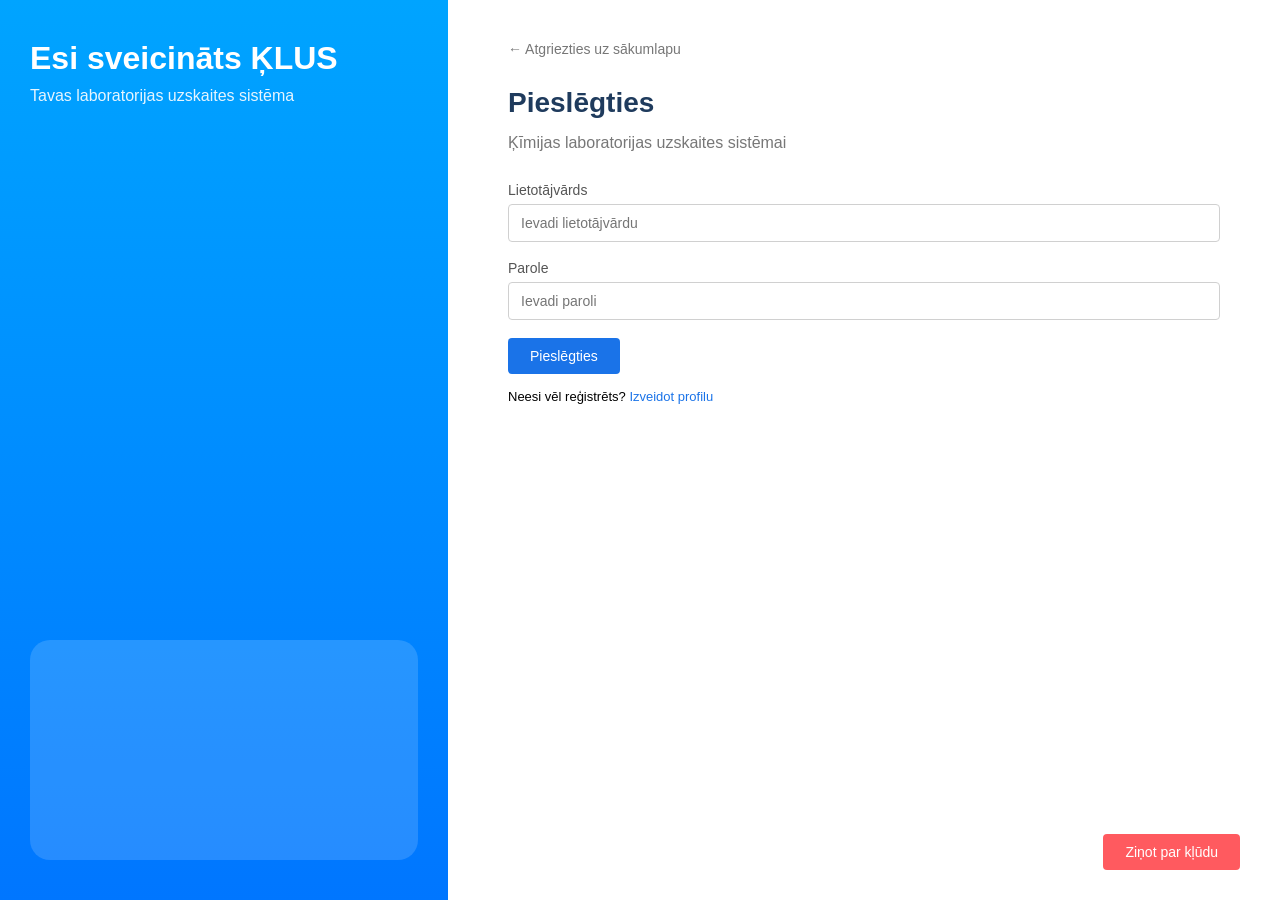
==== login.html @ 39c14c5e "added code" ====
<!DOCTYPE html>
<html lang="lv">
<head>
  <meta charset="UTF-8">
  <title>ĶLUS – Pieslēgties</title>
  <link rel="stylesheet" href="style.css">
</head>
<body>
  <div class="page-wrapper">
   
    <div class="sidebar">
      <div>
        <h1>Esi sveicināts ĶLUS</h1>
        <p>Tavas laboratorijas uzskaites sistēma</p>
      </div>
      <div class="sidebar-illustration"></div>
    </div>

    
    <div class="main-content">
      
      <a href="index.html" class="back-link">&larr; Atgriezties uz sākumlapu</a>

      <h2>Pieslēgties</h2>
      <p class="subtitle">Ķīmijas laboratorijas uzskaites sistēmai</p>

     
      <div class="form-group">
        <label for="username">Lietotājvārds</label>
        <input type="text" id="username" placeholder="Ievadi lietotājvārdu">
      </div>

      <div class="form-group">
        <label for="password">Parole</label>
        <input type="password" id="password" placeholder="Ievadi paroli">
      </div>

      <a href="#" class="btn-primary">Pieslēgties</a>

      <div class="form-footer">
        Neesi vēl reģistrēts? <a href="#">Izveidot profilu</a>
      </div>

      <a href="#" class="btn-danger">Ziņot par kļūdu</a>
    </div>
  </div>
</body>
</html>
---- style.css ----
* {
  box-sizing: border-box;
  margin: 0;
  padding: 0;
  font-family: Arial, Helvetica, sans-serif;
}

body {
  background: #f5f7fb;
}

.page-wrapper {
  width: 100%;
  min-height: 100vh;
  display: flex;
}

/* Kreisā zilā josla */
.sidebar {
  width: 35%;
  background: linear-gradient(180deg, #00a4ff, #0076ff);
  color: white;
  padding: 40px 30px;
  display: flex;
  flex-direction: column;
  justify-content: space-between;
}

.sidebar h1 {
  font-size: 32px;
  margin-bottom: 10px;
}

.sidebar p {
  font-size: 16px;
  opacity: 0.9;
}

/* Te var ielikt attēlu, pagaidām – vienkāršs aplis */
.sidebar-illustration {
  width: 100%;
  height: 220px;
  border-radius: 20px;
  background: rgba(255, 255, 255, 0.15);
}

/* Labā balta daļa */
.main-content {
  width: 65%;
  background: #ffffff;
  padding: 40px 60px;
  position: relative;
}

/* Augšējā atpakaļpoga/saite */
.back-link {
  font-size: 14px;
  color: #777;
  margin-bottom: 30px;
  display: inline-block;
  text-decoration: none;
}

.back-link:hover {
  text-decoration: underline;
}

/* Galvenes teksts */
.main-content h2 {
  font-size: 28px;
  color: #1f3b5d;
  margin-bottom: 15px;
}

.main-content p.subtitle {
  color: #777;
  margin-bottom: 30px;
}

/* Pogas */
.btn-row {
  display: flex;
  gap: 15px;
  margin-top: 10px;
}

.btn-primary,
.btn-outline,
.btn-danger {
  padding: 10px 22px;
  border-radius: 4px;
  border: none;
  cursor: pointer;
  font-size: 14px;
  text-decoration: none;
  display: inline-block;
}

.btn-primary {
  background: #1a73e8;
  color: white;
}

.btn-primary:hover {
  opacity: 0.9;
}

.btn-outline {
  background: transparent;
  color: #1a73e8;
  border: 1px solid #1a73e8;
}

.btn-outline:hover {
  background: #e8f1ff;
}

.btn-danger {
  background: #ff5a5f;
  color: white;
  position: absolute;
  right: 40px;
  bottom: 30px;
}

/* Formu ievades lauki */
.form-group {
  margin-bottom: 18px;
}

.form-group label {
  display: block;
  font-size: 14px;
  margin-bottom: 6px;
  color: #555;
}

.form-group input {
  width: 100%;
  padding: 10px 12px;
  border-radius: 4px;
  border: 1px solid #d0d0d0;
  font-size: 14px;
}

/* Saite zem formas */
.form-footer {
  margin-top: 15px;
  font-size: 13px;
}

.form-footer a {
  color: #1a73e8;
  text-decoration: none;
}

.form-footer a:hover {
  text-decoration: underline;
}

/* Meklēšanas rinda un filtru pogas */
.search-row {
  display: flex;
  align-items: center;
  gap: 15px;
  margin: 20px 0;
}

.search-row input {
  flex: 1;
  padding: 10px 12px;
  border-radius: 20px;
  border: 1px solid #d0d0d0;
}

/* Tabula 3. formai */
.table-wrapper {
  margin-top: 10px;
}

table {
  width: 100%;
  border-collapse: collapse;
  font-size: 13px;
}

th, td {
  padding: 10px 8px;
  border-bottom: 1px solid #e5e5e5;
  text-align: left;
}

th {
  font-weight: bold;
  color: #666;
}

tr:nth-child(even) {
  background: #fafafa;
}
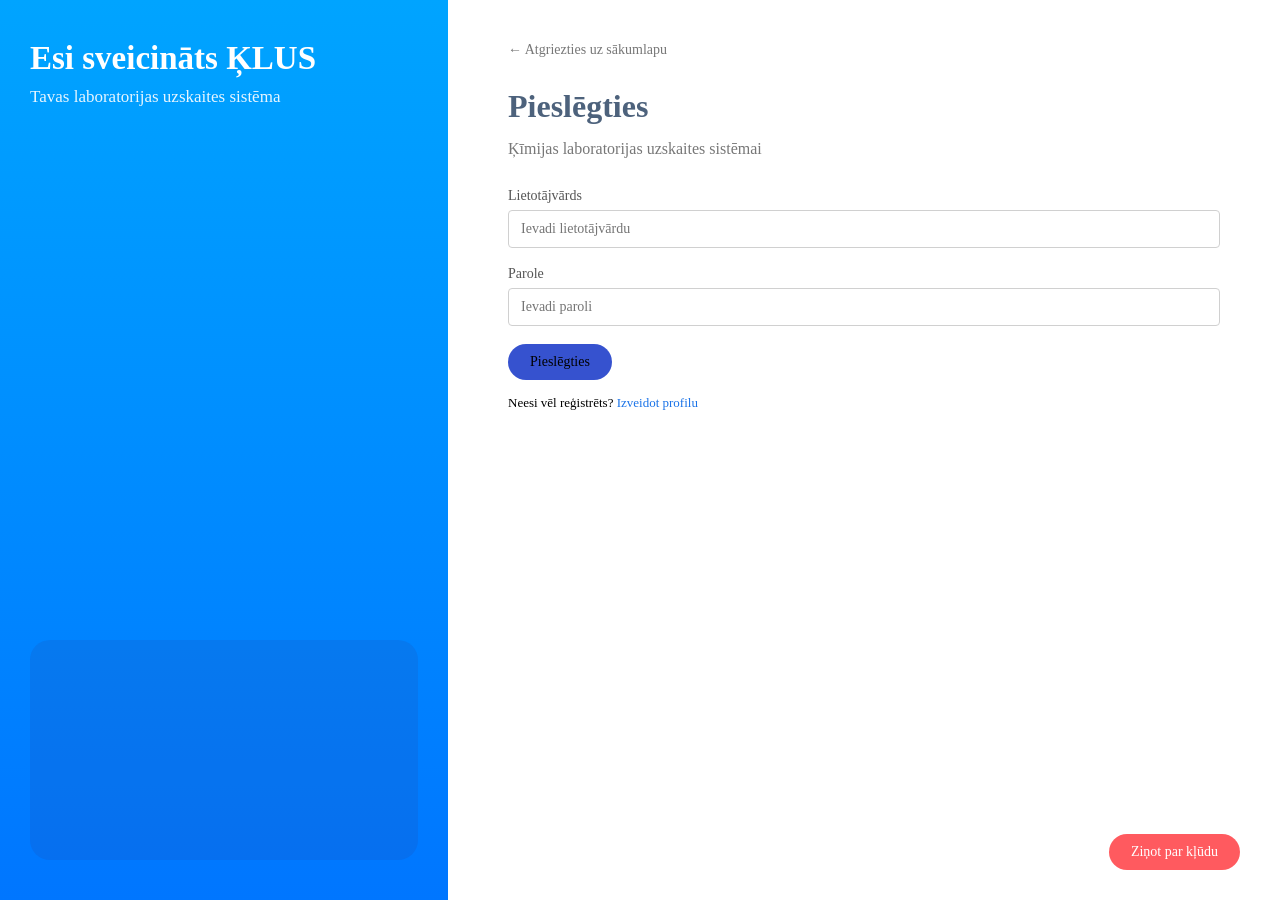
==== commit 3597b9fd: "json file added" ====
--- a/login.html
+++ b/login.html
@@ -2,8 +2,10 @@
 <html lang="lv">
 <head>
   <meta charset="UTF-8">
-  <title>ĶLUS – Pieslēgties</title>
+  <title>Pieslēgties</title>
   <link rel="stylesheet" href="style.css">
+  <link rel="json" herf="inventars.json">
+  <link rel="json" herf="vielas.json">
 </head>
 <body>
   <div class="page-wrapper">
--- a/style.css
+++ b/style.css
@@ -2,7 +2,7 @@
   box-sizing: border-box;
   margin: 0;
   padding: 0;
-  font-family: Arial, Helvetica, sans-serif;
+  font-family:cursive;
 }
 
 body {
@@ -15,7 +15,7 @@
   display: flex;
 }
 
-/* Kreisā zilā josla */
+
 .sidebar {
   width: 35%;
   background: linear-gradient(180deg, #00a4ff, #0076ff);
@@ -27,24 +27,24 @@
 }
 
 .sidebar h1 {
-  font-size: 32px;
+  font-size: 33px;
   margin-bottom: 10px;
 }
 
 .sidebar p {
-  font-size: 16px;
+  font-size: 17px;
   opacity: 0.9;
 }
 
-/* Te var ielikt attēlu, pagaidām – vienkāršs aplis */
+
 .sidebar-illustration {
   width: 100%;
   height: 220px;
   border-radius: 20px;
-  background: rgba(255, 255, 255, 0.15);
-}
-
-/* Labā balta daļa */
+  background: rgba(40, 65, 146, 0.15);
+}
+
+
 .main-content {
   width: 65%;
   background: #ffffff;
@@ -52,7 +52,7 @@
   position: relative;
 }
 
-/* Augšējā atpakaļpoga/saite */
+
 .back-link {
   font-size: 14px;
   color: #777;
@@ -65,19 +65,21 @@
   text-decoration: underline;
 }
 
-/* Galvenes teksts */
+
 .main-content h2 {
-  font-size: 28px;
-  color: #1f3b5d;
+    font-family:cursive;
+  font-size: 32px;
+  color: #4d627c;
   margin-bottom: 15px;
 }
 
 .main-content p.subtitle {
+
   color: #777;
   margin-bottom: 30px;
 }
 
-/* Pogas */
+
 .btn-row {
   display: flex;
   gap: 15px;
@@ -87,32 +89,33 @@
 .btn-primary,
 .btn-outline,
 .btn-danger {
+
   padding: 10px 22px;
-  border-radius: 4px;
-  border: none;
-  cursor: pointer;
+  border-radius: 20px;
+  border: rgb(255, 255, 255);
+  cursor: finger ;
   font-size: 14px;
   text-decoration: none;
   display: inline-block;
 }
 
 .btn-primary {
-  background: #1a73e8;
-  color: white;
+  background: #3652cf;
+  color: rgb(0, 0, 0);
 }
 
 .btn-primary:hover {
-  opacity: 0.9;
+  opacity: 0.5;
 }
 
 .btn-outline {
   background: transparent;
-  color: #1a73e8;
+  color: #000000;
   border: 1px solid #1a73e8;
 }
 
 .btn-outline:hover {
-  background: #e8f1ff;
+  background: #4b69bb;
 }
 
 .btn-danger {
@@ -123,7 +126,8 @@
   bottom: 30px;
 }
 
-/* Formu ievades lauki */
+
+
 .form-group {
   margin-bottom: 18px;
 }
@@ -143,7 +147,7 @@
   font-size: 14px;
 }
 
-/* Saite zem formas */
+
 .form-footer {
   margin-top: 15px;
   font-size: 13px;
@@ -158,7 +162,7 @@
   text-decoration: underline;
 }
 
-/* Meklēšanas rinda un filtru pogas */
+
 .search-row {
   display: flex;
   align-items: center;
@@ -173,28 +177,29 @@
   border: 1px solid #d0d0d0;
 }
 
-/* Tabula 3. formai */
+
 .table-wrapper {
-  margin-top: 10px;
+    color-scheme: light;
+  margin-top: 0px;
 }
 
 table {
   width: 100%;
-  border-collapse: collapse;
+  border:#797373 1px rgb(173, 173, 173)3;
   font-size: 13px;
 }
 
 th, td {
   padding: 10px 8px;
-  border-bottom: 1px solid #e5e5e5;
+  border-bottom: 6px solid #d1d1d1;
   text-align: left;
 }
 
 th {
   font-weight: bold;
-  color: #666;
+  color: #151b2e;
 }
 
 tr:nth-child(even) {
-  background: #fafafa;
+  background: #ffffff;
 }
